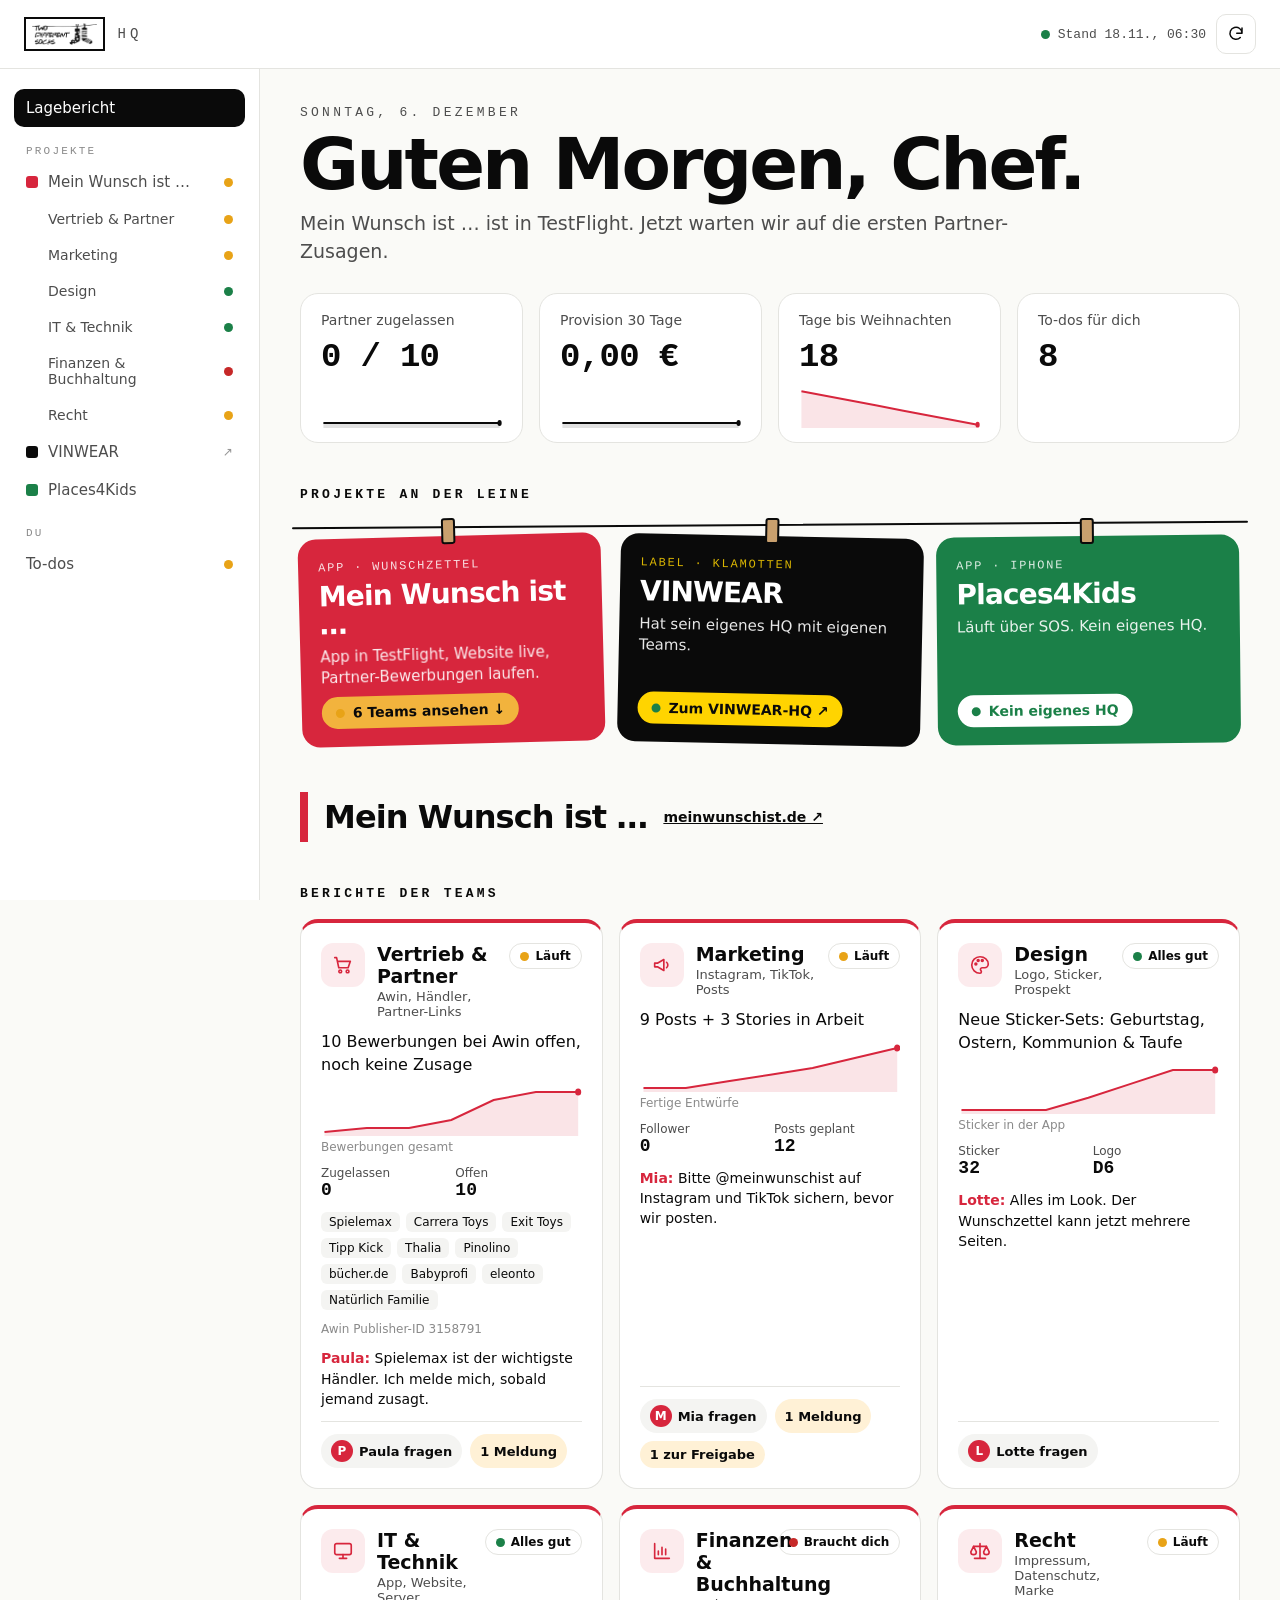
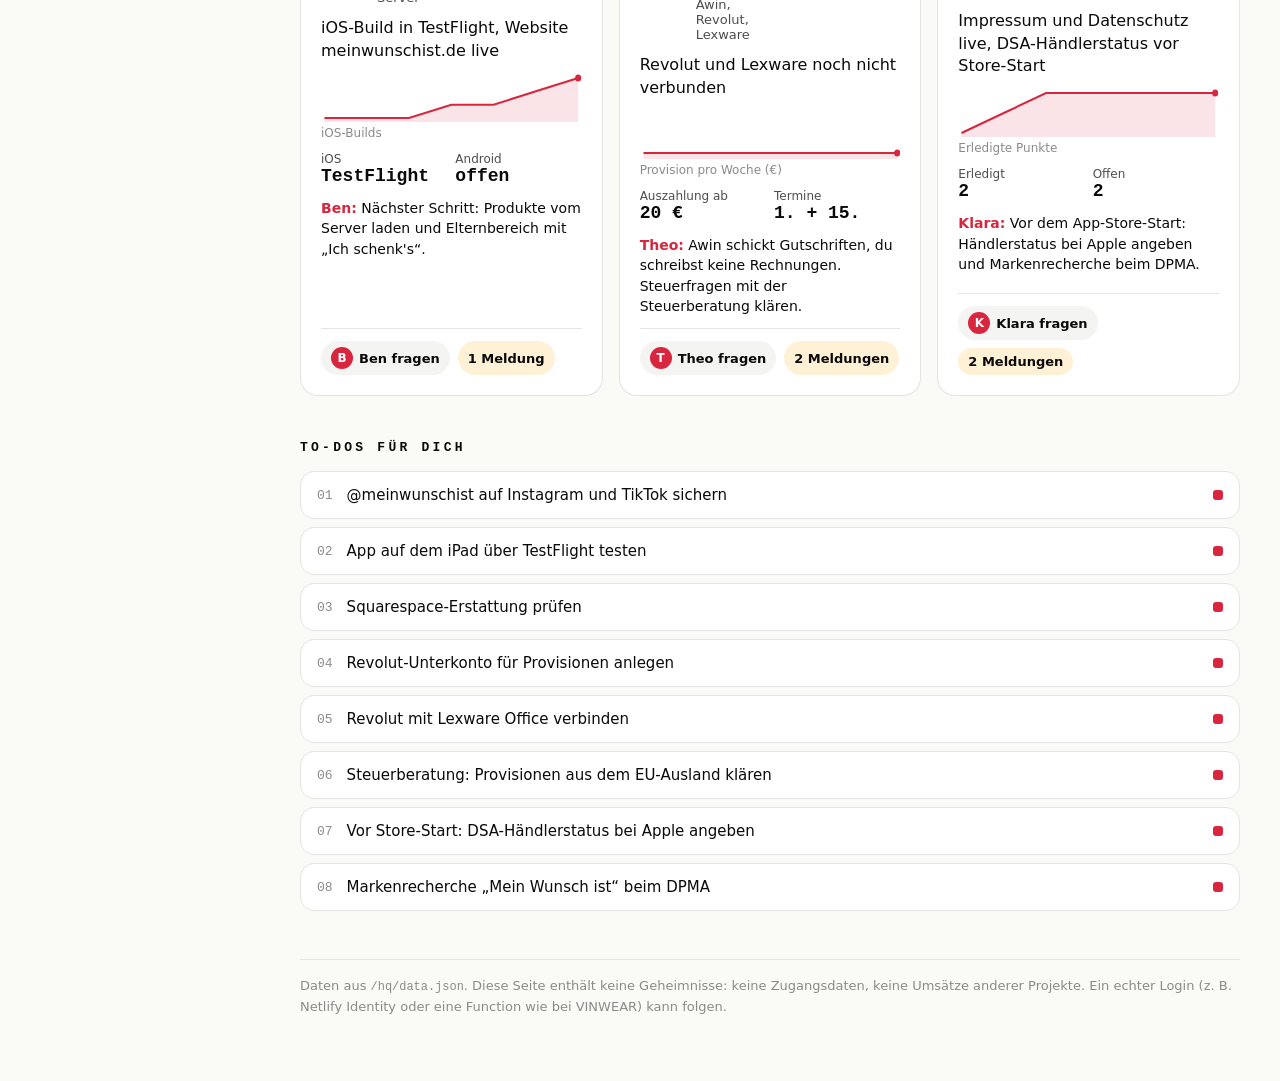
==== hq/index.html @ 61e4f3f4 "HQ-Dashboard unter /hq: Lagebericht, Projekte an der Leine, Teams und Agenten für Mein Wunsch ist … " ====
<!doctype html>
<html lang="de">
<head>
  <meta charset="utf-8">
  <meta name="viewport" content="width=device-width, initial-scale=1">
  <meta name="robots" content="noindex, nofollow">
  <title>HQ · Two Different Socks</title>
  <link rel="icon" href="/assets/img/favicon.png">
  <link rel="stylesheet" href="/hq/hq.css">
</head>
<body>
<div class="hq">
  <header class="top">
    <a href="/" class="brand"><img src="/assets/img/logo_ink.png" alt="Two Different Socks" width="1071" height="360"><span>HQ</span></a>
    <div class="top__right">
      <span class="stand" id="stand"><i class="dot"></i>Lade …</span>
      <button class="icon-btn" id="reload" type="button" aria-label="Aktualisieren">
        <svg viewBox="0 0 24 24" width="18" height="18" aria-hidden="true"><path d="M20 11a8 8 0 1 0-2.3 5.7M20 4v7h-7" fill="none" stroke="currentColor" stroke-width="2" stroke-linecap="round" stroke-linejoin="round"/></svg>
      </button>
    </div>
  </header>

  <nav class="side" id="side" aria-label="HQ-Navigation"></nav>

  <main class="main" id="main">
    <p class="kicker" id="today"></p>
    <h1 class="hello" id="hello">Servus.</h1>
    <p class="summary" id="summary"></p>

    <section class="kpis" id="kpis" aria-label="Kennzahlen"></section>

    <section aria-labelledby="proj-title">
      <h2 class="section-title" id="proj-title">Projekte an der Leine</h2>
      <div class="projects" id="projects"></div>
    </section>

    <div id="project-sections"></div>

    <section id="todos" aria-labelledby="todo-title">
      <h2 class="section-title" id="todo-title">To-dos für dich</h2>
      <ol class="todos" id="todo-list"></ol>
    </section>

    <footer class="foot">
      Daten aus <code>/hq/data.json</code>. Diese Seite enthält keine Geheimnisse: keine Zugangsdaten, keine Umsätze anderer Projekte.
      Ein echter Login (z.&nbsp;B. Netlify Identity oder eine Function wie bei VINWEAR) kann folgen.
    </footer>
  </main>
</div>
<script src="/hq/hq.js"></script>
</body>
</html>
---- hq/hq.css ----
/* HQ · Two Different Socks – Schwarz-Weiß, Projekte in ihren eigenen Farben. Keine externen Schriften. */
:root {
  --ink: #0A0A0A;
  --white: #FFFFFF;
  --paper: #FAFAF7;
  --grey-50: #F4F4F2;
  --grey-300: #BDBDBD;
  --grey-500: #8A8A8A;
  --grey-700: #4D4D4D;
  --line: #E4E4E0;
  --ok: #1B8048;
  --warn: #E8A317;
  --todo: #C62828;
  --sans: system-ui, -apple-system, "Segoe UI", Roboto, "Helvetica Neue", Arial, sans-serif;
  --mono: ui-monospace, "SF Mono", Menlo, Consolas, "Liberation Mono", monospace;
  color-scheme: light;
}
*, *::before, *::after { box-sizing: border-box; }
html, body { margin: 0; }
body { background: var(--paper); color: var(--ink); font-family: var(--sans); -webkit-font-smoothing: antialiased; overflow-x: hidden; }
a { color: inherit; }
:focus-visible { outline: 3px solid var(--ink); outline-offset: 3px; border-radius: 6px; }
code { font-family: var(--mono); font-size: .92em; }

.hq { display: grid; grid-template-columns: 260px minmax(0, 1fr); grid-template-rows: auto 1fr; min-height: 100vh; }
.top { grid-column: 1 / -1; display: flex; justify-content: space-between; align-items: center; gap: 12px; padding: 14px 24px; background: var(--white); border-bottom: 1px solid var(--line); position: sticky; top: 0; z-index: 5; }
.brand { display: flex; align-items: center; gap: 12px; text-decoration: none; }
.brand img { height: 34px; width: auto; border: 2px solid var(--ink); padding: 4px 6px; background: var(--white); }
.brand span { font-family: var(--mono); letter-spacing: .3em; font-size: 14px; color: var(--grey-700); }
.top__right { display: flex; align-items: center; gap: 10px; }
.stand { font-family: var(--mono); font-size: 13px; color: var(--grey-700); display: flex; align-items: center; gap: 8px; }
.icon-btn { width: 40px; height: 40px; border-radius: 10px; border: 1px solid var(--line); background: var(--white); display: grid; place-items: center; cursor: pointer; color: var(--ink); }
.icon-btn:hover { background: var(--grey-50); }
.icon-btn.spin svg { animation: spin .8s linear infinite; }
@keyframes spin { to { transform: rotate(360deg); } }

.dot { width: 9px; height: 9px; border-radius: 50%; background: var(--grey-300); display: inline-block; flex: none; }
.dot--ok { background: var(--ok); }
.dot--warn { background: var(--warn); }
.dot--todo { background: var(--todo); }

/* Seitenleiste */
.side { border-right: 1px solid var(--line); padding: 20px 14px; background: var(--white); position: sticky; top: 69px; height: calc(100vh - 69px); overflow-y: auto; }
.side__group { font-family: var(--mono); font-size: 11px; letter-spacing: .2em; text-transform: uppercase; color: var(--grey-500); margin: 18px 12px 6px; }
.side a { display: flex; align-items: center; gap: 10px; padding: 10px 12px; border-radius: 10px; text-decoration: none; font-size: 15px; color: var(--grey-700); }
.side a:hover { background: var(--grey-50); color: var(--ink); }
.side a.on { background: var(--ink); color: var(--white); }
.side a .dot { margin-left: auto; }
.side a .swatch { width: 12px; height: 12px; border-radius: 3px; flex: none; }
.side a.sub { padding-left: 34px; font-size: 14px; }
.side a .ext { margin-left: auto; font-size: 12px; opacity: .6; }

/* Inhalt */
.main { padding: 36px 40px 64px; max-width: 1280px; width: 100%; }
.kicker { font-family: var(--mono); letter-spacing: .25em; text-transform: uppercase; font-size: 13px; color: var(--grey-700); margin: 0 0 10px; }
.hello { font-size: clamp(40px, 6vw, 72px); font-weight: 800; letter-spacing: -.04em; line-height: .95; margin: 0 0 12px; }
.summary { font-size: 19px; color: var(--grey-700); margin: 0 0 28px; max-width: 720px; line-height: 1.45; }
.section-title { font-family: var(--mono); font-size: 13px; font-weight: 600; letter-spacing: .25em; text-transform: uppercase; margin: 44px 0 16px; color: var(--ink); }

.kpis { display: grid; grid-template-columns: repeat(4, minmax(0, 1fr)); gap: 16px; }
.kpi { background: var(--white); border: 1px solid var(--line); border-radius: 18px; padding: 18px 20px 14px; min-height: 150px; display: flex; flex-direction: column; }
.kpi__label { font-size: 14px; color: var(--grey-700); }
.kpi__value { font-family: var(--mono); font-size: 34px; font-weight: 600; margin: 10px 0 8px; letter-spacing: -.02em; }
.kpi svg { margin-top: auto; width: 100%; height: 40px; }

/* Projektkarten (Socken an der Leine) */
.projects { display: grid; grid-template-columns: repeat(3, minmax(0, 1fr)); gap: 16px; position: relative; padding-top: 18px; }
.projects::before { content: ""; position: absolute; left: -8px; right: -8px; top: 6px; height: 2px; background: var(--ink); border-radius: 2px; transform: rotate(-.4deg); }
.proj { position: relative; border-radius: 18px; padding: 22px 20px 18px; text-decoration: none; display: flex; flex-direction: column; gap: 8px; min-height: 180px; transform: rotate(var(--r, 0deg)); transition: transform .2s; }
.proj:hover { transform: rotate(0deg) translateY(-2px); color: inherit; }
.proj::before { content: ""; position: absolute; top: -18px; left: 50%; width: 14px; height: 26px; margin-left: -7px; background: #C9A06E; border: 2px solid var(--ink); border-radius: 3px; }
.proj__tag { font-family: var(--mono); font-size: 12px; letter-spacing: .15em; text-transform: uppercase; opacity: .85; }
.proj__name { font-size: 28px; font-weight: 800; letter-spacing: -.03em; line-height: 1; }
.proj__text { font-size: 15px; line-height: 1.4; opacity: .9; }
.proj__more { margin-top: auto; align-self: flex-start; font-weight: 600; font-size: 14px; padding: 8px 14px; border-radius: 999px; display: flex; align-items: center; gap: 8px; }

/* Projekt-Bereich */
.psec { margin-top: 48px; scroll-margin-top: 90px; }
.psec__head { display: flex; flex-wrap: wrap; align-items: center; gap: 12px 16px; border-left: 8px solid var(--c); padding: 6px 0 6px 16px; }
.psec__head h2 { margin: 0; font-size: 32px; letter-spacing: -.03em; }
.psec__head a { font-size: 14px; font-weight: 600; }
.teams { display: grid; grid-template-columns: repeat(3, minmax(0, 1fr)); gap: 16px; margin-top: 18px; }
.team { background: var(--white); border: 1px solid var(--line); border-top: 4px solid var(--c); border-radius: 18px; padding: 20px; display: flex; flex-direction: column; gap: 12px; scroll-margin-top: 90px; }
.team__head { display: grid; grid-template-columns: 44px minmax(0, 1fr) auto; gap: 12px; align-items: start; }
.team__icon { width: 44px; height: 44px; border-radius: 12px; display: grid; place-items: center; background: var(--tint); color: var(--c); }
.team__name { font-size: 19px; font-weight: 700; margin: 0; }
.team__sub { font-size: 13px; color: var(--grey-700); margin-top: 2px; }
.pill { display: inline-flex; align-items: center; gap: 6px; font-size: 12px; font-weight: 600; padding: 5px 10px; border-radius: 999px; border: 1px solid var(--line); white-space: nowrap; }
.team__headline { font-size: 16px; line-height: 1.4; margin: 0; }
.team svg.spark { width: 100%; height: 48px; }
.cap { font-size: 12px; color: var(--grey-500); margin-top: -8px; }
.metrics { display: grid; grid-template-columns: 1fr 1fr; gap: 8px; }
.metric span { display: block; font-size: 12px; color: var(--grey-700); }
.metric b { font-family: var(--mono); font-size: 18px; font-weight: 600; }
.agent { font-size: 14px; line-height: 1.45; margin: 0; }
.agent b { color: var(--c); }
.list { display: flex; flex-wrap: wrap; gap: 6px; }
.list span { font-size: 12px; background: var(--grey-50); border-radius: 6px; padding: 3px 8px; }
.chips { display: flex; flex-wrap: wrap; gap: 8px; border-top: 1px solid var(--line); padding-top: 12px; margin-top: auto; }
.chip { font-size: 13px; font-weight: 600; padding: 6px 10px; border-radius: 999px; background: var(--grey-50); display: inline-flex; align-items: center; gap: 6px; }
.chip--agent .av { width: 22px; height: 22px; border-radius: 50%; display: grid; place-items: center; background: var(--c); color: #fff; font-size: 12px; }
.chip--hot { background: #FFF1D6; }

.todos { list-style: none; padding: 0; margin: 0; display: grid; gap: 8px; counter-reset: t; }
.todos li { counter-increment: t; background: var(--white); border: 1px solid var(--line); border-radius: 14px; padding: 14px 16px; display: flex; gap: 14px; align-items: center; font-size: 15px; }
.todos li::before { content: counter(t, decimal-leading-zero); font-family: var(--mono); color: var(--grey-500); font-size: 13px; }
.todos .swatch { width: 10px; height: 10px; border-radius: 3px; margin-left: auto; flex: none; }

.foot { margin-top: 48px; font-size: 13px; color: var(--grey-500); line-height: 1.5; border-top: 1px solid var(--line); padding-top: 16px; }

@media (max-width: 1100px) {
  .teams { grid-template-columns: repeat(2, minmax(0, 1fr)); }
  .kpis { grid-template-columns: repeat(2, minmax(0, 1fr)); }
}
@media (max-width: 820px) {
  .hq { display: block; }
  .top { padding: 10px 16px; }
  .brand img { height: 28px; }
  .stand .txt { display: none; }
  .side { position: sticky; top: 59px; height: auto; display: flex; gap: 6px; overflow-x: auto; padding: 10px 16px; border-right: 0; border-bottom: 1px solid var(--line); z-index: 4; scrollbar-width: none; }
  .side::-webkit-scrollbar { display: none; }
  .side__group, .side a.sub, .side .spacer { display: none; }
  .side a { white-space: nowrap; flex: none; padding: 8px 12px; border: 1px solid var(--line); }
  .side a .dot, .side a .ext { margin-left: 4px; }
  .main { padding: 24px 16px 48px; }
  .summary { font-size: 17px; }
  .projects, .teams { grid-template-columns: minmax(0, 1fr); }
  .projects { gap: 28px; }
  .kpi { min-height: 120px; padding: 14px 14px 10px; }
  .kpi__value { font-size: 26px; }
  .psec__head h2 { font-size: 26px; }
}
@media (prefers-reduced-motion: reduce) {
  .proj, .icon-btn.spin svg { transition: none; animation: none; }
}
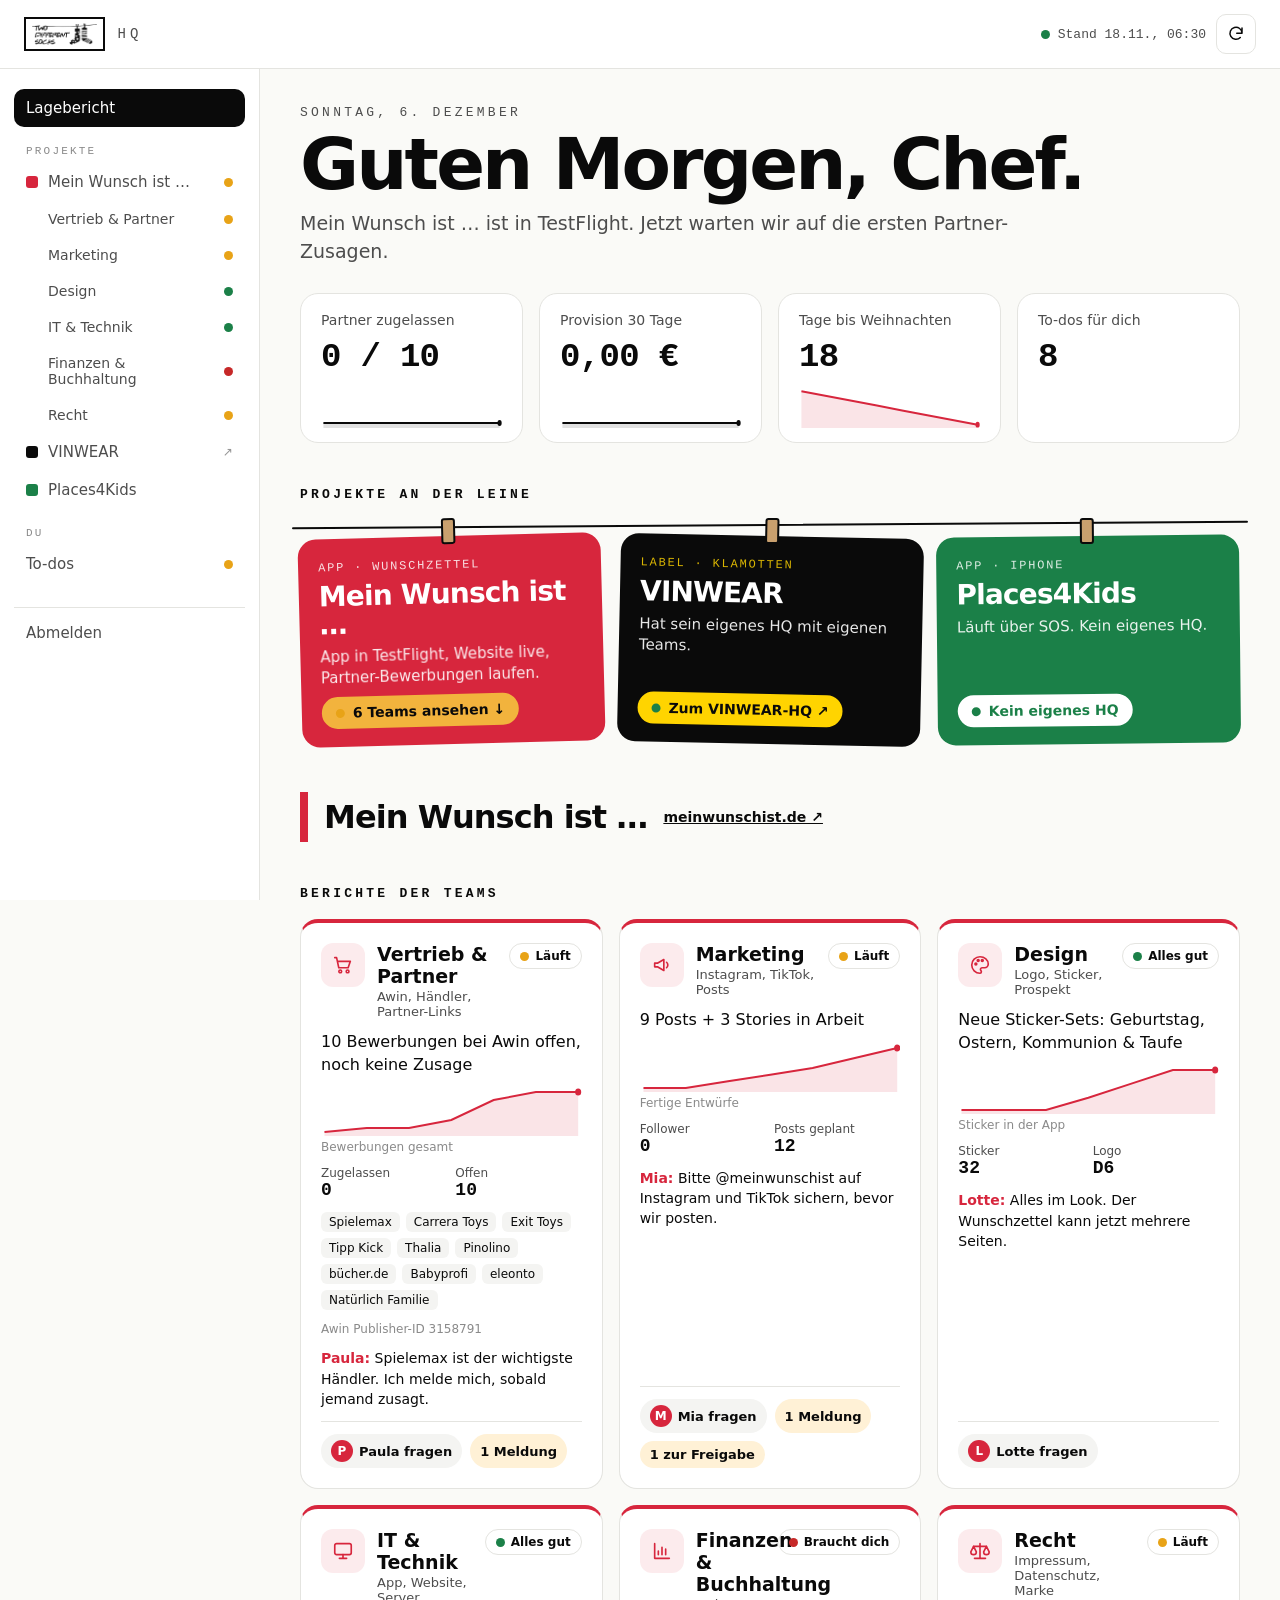
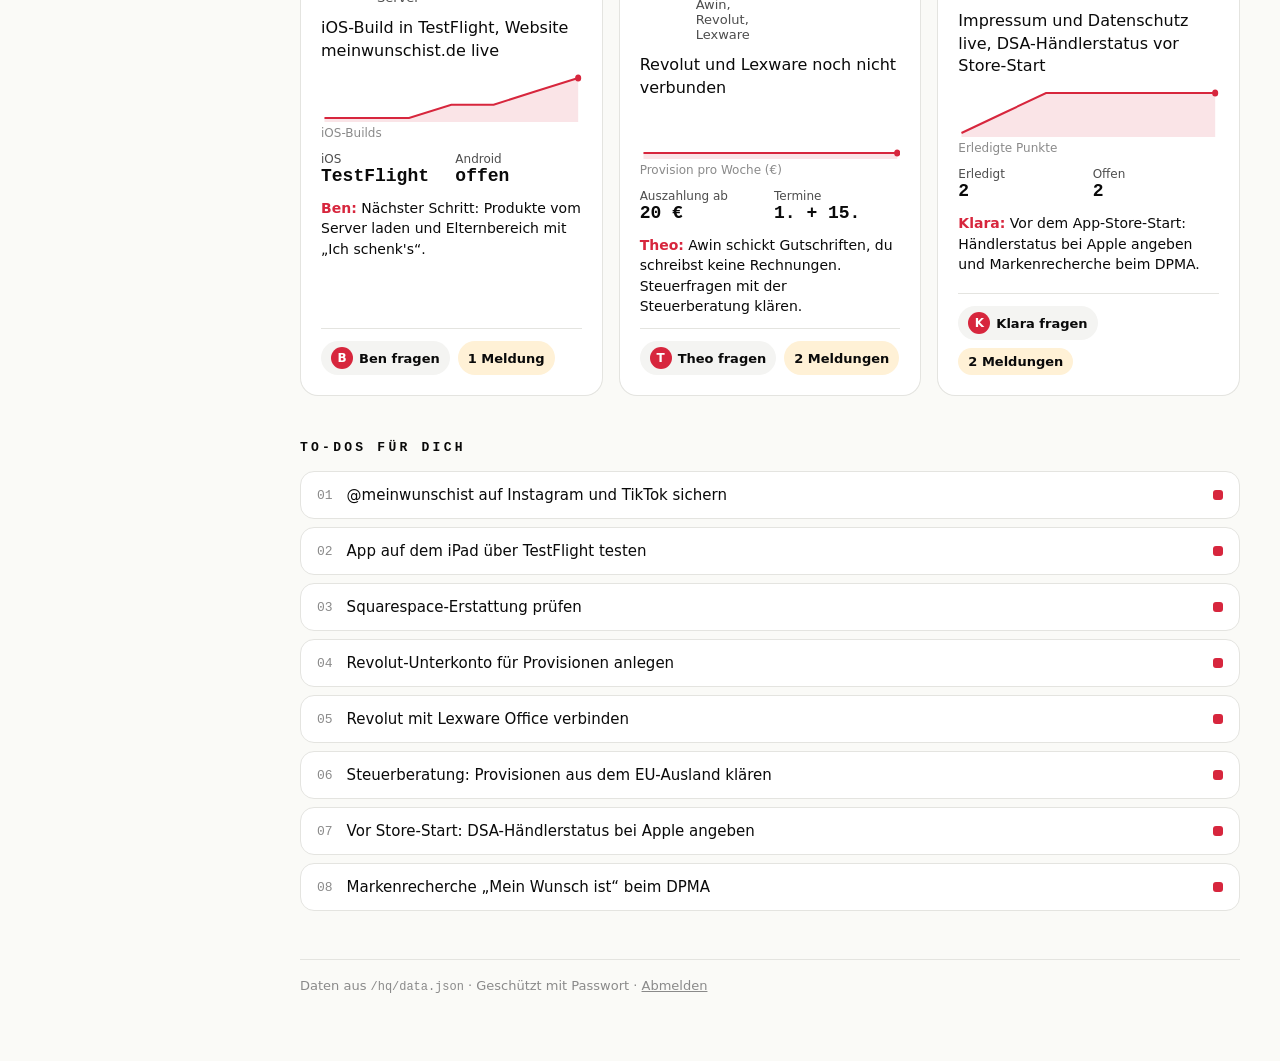
==== commit 39401450: "HQ: Passwortschutz per Netlify Edge Function (Login, Abmelden) Co-Authored-By: Claude Opus 5.5 <nore" ====
--- a/hq/index.html
+++ b/hq/index.html
@@ -42,8 +42,7 @@
     </section>
 
     <footer class="foot">
-      Daten aus <code>/hq/data.json</code>. Diese Seite enthält keine Geheimnisse: keine Zugangsdaten, keine Umsätze anderer Projekte.
-      Ein echter Login (z.&nbsp;B. Netlify Identity oder eine Function wie bei VINWEAR) kann folgen.
+      Daten aus <code>/hq/data.json</code> · Geschützt mit Passwort · <a href="/hq/logout">Abmelden</a>
     </footer>
   </main>
 </div>
--- a/hq/hq.css
+++ b/hq/hq.css
@@ -133,3 +133,4 @@
 @media (prefers-reduced-motion: reduce) {
   .proj, .icon-btn.spin svg { transition: none; animation: none; }
 }
+.side__logout { margin-top: 24px; color: var(--grey-700); border-top: 1px solid var(--line); border-radius: 0 !important; padding-top: 16px !important; }
